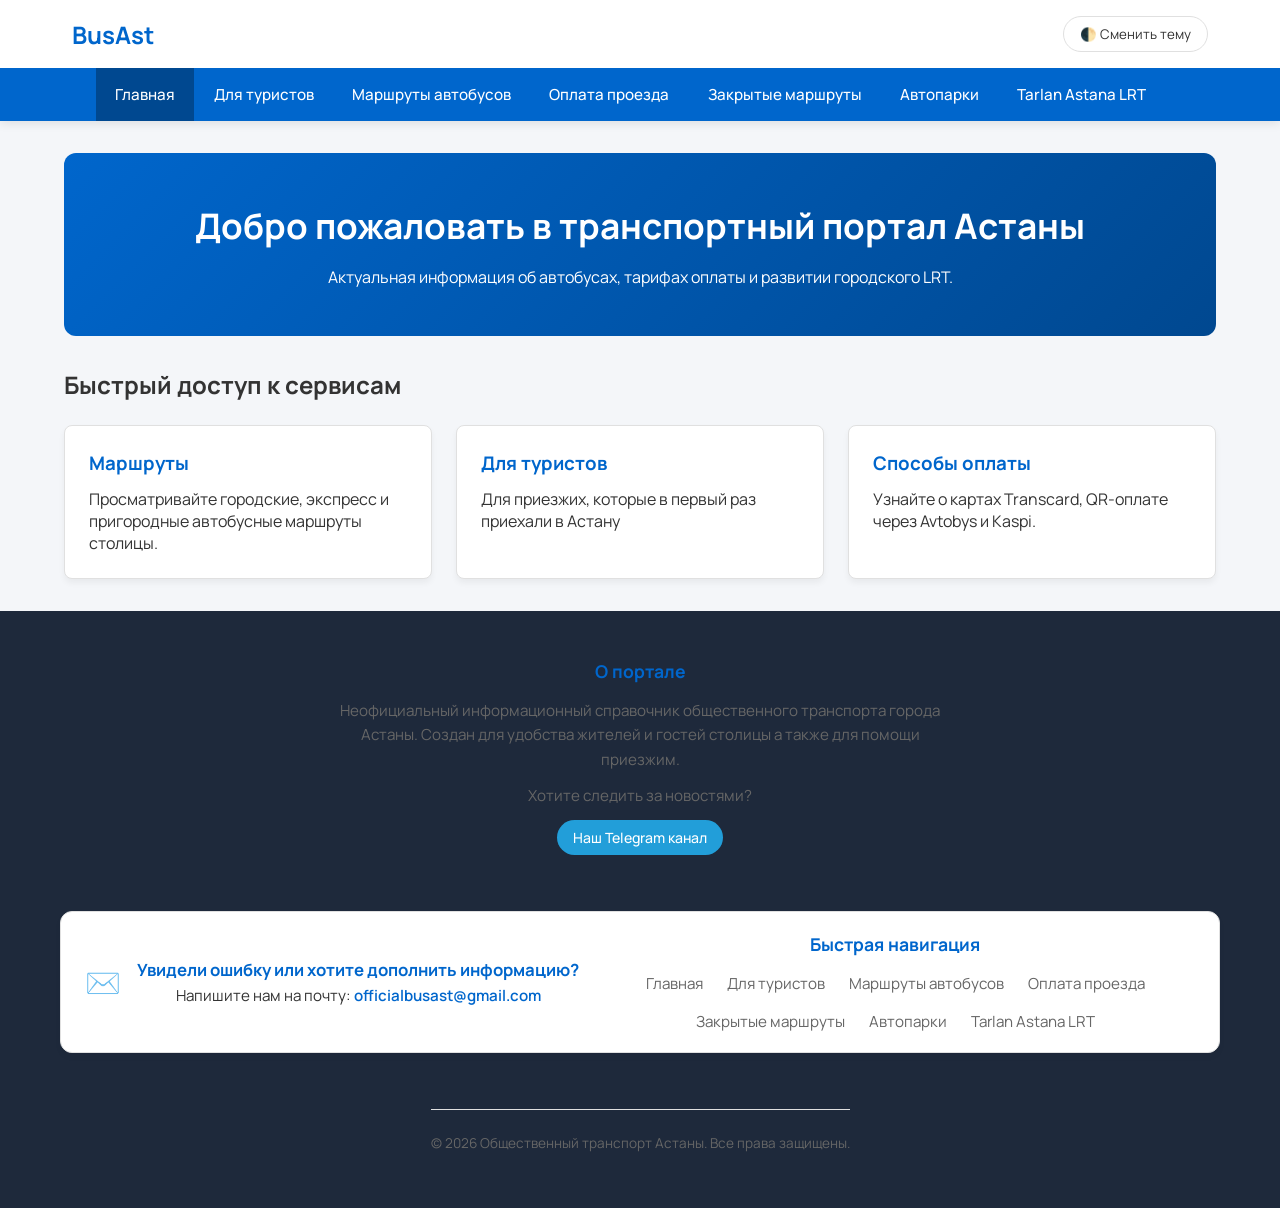
==== index.html @ 585b00a0 "Add files via upload" ====
<!DOCTYPE html>
<html lang="ru">
<head>
    
<!-- Google tag (gtag.js) -->
<script async src="https://www.googletagmanager.com/gtag/js?id=G-H6PNS1T2KX"></script>
<script>
  window.dataLayer = window.dataLayer || [];
  function gtag(){dataLayer.push(arguments);}
  gtag('js', new Date());

  gtag('config', 'G-H6PNS1T2KX');
</script>
    <meta charset="UTF-8">
    <meta name="viewport" content="width=device-width, initial-scale=1.0">
    <title>Автобусы Астаны - Главная</title>
    <meta name="description" content="Автобусы Астаны. Общественный транспорт Астаны" />
    <link rel="stylesheet" href="style.css">
    <link rel="icon" type="image/png" sizes="32x32" href="png/Gemini_Generated_Image_47ujsf47ujsf47uj.jpg">
    <link rel="icon" type ="image/png" sizes="16x16" href="png/Gemini_Generated_Image_47ujsf47ujsf47uj.jpg">
    <link rel="apple-touch-icon" sizes="180x180" href="png/Gemini_Generated_Image_47ujsf47ujsf47uj.jpg">
    <link rel="shortcut icon" href="png/Gemini_Generated_Image_47ujsf47ujsf47uj.jpg">
</head>
<body>
  <header>
    <div class="header-container">
      <a href="index.html" class="logo">BusAst</a>
      <button class="theme-toggle" onclick="toggleTheme()">🌓 Сменить тему</button>
    </div>
    <nav>
      <div class="nav-container">
        <a href="index.html" class="nav-link active">Главная</a>
        <a href="tourists.html" class="nav-link">Для туристов</a>
        <a href="routes.html" class="nav-link">Маршруты автобусов</a>
        <a href="payment.html" class="nav-link">Оплата проезда</a>
        <a href="closed.html" class="nav-link">Закрытые маршруты</a>
        <a href="parks.html" class="nav-link">Автопарки</a>
        <a href="lrt.html" class="nav-link">Tarlan Astana LRT</a>
      </div>
    </nav>
  </header>

  <main>
    <div class="hero">
      <h1>Добро пожаловать в транспортный портал Астаны</h1>
      <p>Актуальная информация об автобусах, тарифах оплаты и развитии городского LRT.</p>
    </div>

    <h2>Быстрый доступ к сервисам</h2>
    <div class="grid-cards">
      <div class="card">
        <h3>Маршруты </h3>
        <p>Просматривайте городские, экспресс и пригородные автобусные маршруты столицы.</p>
      </div>
      <div class="card">
        <h3>Для туристов</h3>
        <p>Для приезжих, которые в первый раз приехали в Астану</p>
      </div>
      <div class="card">
        <h3>Способы оплаты</h3>
        <p>Узнайте о картах Transcard, QR-оплате через Avtobys и Kaspi.</p>
      </div>
    </div>
  </main>

  <footer>
  <div class="footer-container">
    <div class="footer-section">
      <h4>О портале</h4>
      <p>Неофициальный информационный справочник общественного транспорта города Астаны. Создан для удобства жителей и гостей столицы а также для помощи приезжим.</p>
      
      
      <p style="margin-top: 0.75rem;">Хотите следить за новостями?</p>
      <a href="https://t.me/BusAstOfficial" target="_blank" class="telegram-link">
        Наш Telegram канал
      </a>
    </div>
    <div class="feedback-card">
  <div class="feedback-icon">✉️</div>
  <div class="feedback-content">
    <h4>Увидели ошибку или хотите дополнить информацию?</h4>
    <p>
      Напишите нам на почту: 
      <a href="mailto:officialbusast@gmail.com" class="email-link">officialbusast@gmail.com</a>
    </p>
  </div>

    <div class="footer-section">
      <h4>Быстрая навигация</h4>
      <ul class="footer-nav">
        <li><a href="index.html">Главная</a></li>
        <li><a href="tourists.html">Для туристов</a></li>
        <li><a href="routes.html">Маршруты автобусов</a></li>
        <li><a href="payment.html">Оплата проезда</a></li>
        <li><a href="closed.html">Закрытые маршруты</a></li>
        <li><a href="parks.html">Автопарки</a></li>
        <li><a href="lrt.html">Tarlan Astana LRT</a></li>
      </ul>
    </div>
  </div>
  <div class="footer-bottom">
    <p>&copy; 2026 Общественный транспорт Астаны. Все права защищены.</p>
  </div>
</footer>

  <script>
  
  function applySavedTheme() {
    const savedTheme = localStorage.getItem('theme') || 'light';
    document.documentElement.setAttribute('data-theme', savedTheme);
  }

 
  applySavedTheme();

  
  function toggleTheme() {
    const currentTheme = document.documentElement.getAttribute('data-theme');
    const newTheme = currentTheme === 'dark' ? 'light' : 'dark';
    
    document.documentElement.setAttribute('data-theme', newTheme);
    localStorage.setItem('theme', newTheme); 
  }
</script>
</body>
</html>
---- style.css ----
@import url('https://fonts.googleapis.com/css2?family=Manrope:wght@200..800&display=swap');

:root {
  --primary: #0066cc;
  --primary-dark: #004890;
  --bg-color: #f4f6f9;
  --card-bg: #ffffff;
  --text-color: #333333;
  --text-muted: #666666;
  --border-color: #e0e0e0;
  --footer-bg: #1e293b;
  --footer-text: #f8fafc;
}

[data-theme="dark"] {
  --primary: #3b82f6;
  --primary-dark: #1d4ed8;
  --bg-color: #0f172a;
  --card-bg: #1e293b;
  --text-color: #f8fafc;
  --text-muted: #94a3b8;
  --border-color: #334155;
  --footer-bg: #020617;
  --footer-text: #e2e8f0;
}


* {
    box-sizing: border-box;
    margin: 0;
    padding: 0;
    font-family: 'Manrope', 'Segoe UI', Tahoma, Geneva, Verdana, sans-serif;
    transition: background-color 0.3s, color 0.3s;
}


body {
  background-color: var(--bg-color);
  color: var(--text-color);
  display: flex;
  flex-direction: column;
  min-height: 100vh;
  font-family: 'Manrope', sans-serif;
  font-family: 'Roboto', sans-serif;
}


header {
  background-color: var(--card-bg);
  box-shadow: 0 2px 10px rgba(0,0,0,0.1);
  position: sticky;
  top: 0;
  z-index: 1000;
}

.header-container {
  max-width: 1200px;
  margin: 0 auto;
  padding: 1rem 2rem;
  display: flex;
  justify-content: space-between;
  align-items: center;
}

.logo {
  font-size: 1.5rem;
  font-weight: bold;
  color: var(--primary);
  text-decoration: none;
  display: flex;
  align-items: center;
  gap: 0.5rem;
}

.theme-toggle {
  background: none;
  border: 1px solid var(--border-color);
  padding: 0.5rem 1rem;
  border-radius: 20px;
  cursor: pointer;
  color: var(--text-color);
}

nav {
  background-color: var(--primary);
  overflow-x: auto;
}

.nav-container {
  max-width: 1200px;
  margin: 0 auto;
  display: flex;
  white-space: nowrap;
  padding-left: 3.5rem; 
}

.nav-link {
  color: white;
  text-decoration: none;
  padding: 1rem 1.2rem;
  display: inline-block;
  font-weight: 500;
  font-size: 0.95rem;
}

.nav-link:hover, .nav-link.active {
  background-color: var(--primary-dark);
}


main {
  max-width: 1200px;
  margin: 2rem auto;
  padding: 0 1.5rem;
  flex: 1;
  width: 100%;
}

.hero {
  background: linear-gradient(135deg, var(--primary), var(--primary-dark));
  color: white;
  padding: 3rem 2rem;
  border-radius: 12px;
  margin-bottom: 2rem;
  text-align: center;
}

.hero h1 {
  font-size: 2.2rem;
  margin-bottom: 1rem;
}

.grid-cards {
  display: grid;
  grid-template-columns: repeat(auto-fit, minmax(280px, 1fr));
  gap: 1.5rem;
  margin-top: 1.5rem;
}

.card {
  background-color: var(--card-bg);
  padding: 1.5rem;
  border-radius: 8px;
  border: 1px solid var(--border-color);
  box-shadow: 0 4px 6px rgba(0,0,0,0.05);
}

.card h3 {
  color: var(--primary);
  margin-bottom: 0.75rem;
}


table {
  width: 100%;
  border-collapse: collapse;
  margin-top: 1rem;
  background-color: var(--card-bg);
  border-radius: 8px;
  overflow: hidden;
}

th, td {
  padding: 0.85rem 1rem;
  text-align: left;
  border-bottom: 1px solid var(--border-color);
}

th {
  background-color: var(--primary);
  color: white;
}


footer {
  background-color: var(--footer-bg);
  color: var(--footer-text);
  padding: 3rem 1.5rem 1.5rem 1.5rem;
  margin-top: auto;
}

.footer-container {
  max-width: 1200px;
  margin: 0 auto;
  display: grid;
  grid-template-columns: repeat(auto-fit, minmax(250px, 1fr));
  gap: 2rem;
  margin-bottom: 2rem;
}

.footer-section h4 {
  font-size: 1.1rem;
  margin-bottom: 1rem;
  color: var(--primary);
}

.footer-section p {
  color: var(--text-muted);
  line-height: 1.6;
  font-size: 0.95rem;
}

.footer-nav {
  list-style: none;
}

.footer-nav li {
  margin-bottom: 0.5rem;
}

.footer-nav a {
  color: var(--text-muted);
  text-decoration: none;
  font-size: 0.95rem;
}

.footer-nav a:hover {
  color: var(--primary);
  text-decoration: underline;
}

.footer-bottom {
  max-width: 1200px;
  margin: 0 auto;
  padding-top: 1.5rem;
  border-top: 1px solid var(--border-color);
  text-align: center;
  color: var(--text-muted);
  font-size: 0.85rem;
}

.search-box {
      margin: 1.5rem 0;
      width: 100%;
      max-width: 400px;
    }

    .search-box input {
      width: 100%;
      padding: 0.75rem 1rem;
      border: 1px solid var(--border-color);
      border-radius: 8px;
      background-color: var(--card-bg);
      color: var(--text-color);
      font-size: 0.95rem;
      outline: none;
    }

    .search-box input:focus {
      border-color: var(--primary);
    }

    
footer {
  background-color: var(--footer-bg);
  color: var(--footer-text);
  padding: 3rem 1.5rem 1.5rem 1.5rem;
  margin-top: auto;
  text-align: center; /
}

.footer-container {
  max-width: 1200px;
  margin: 0 auto;
  display: flex;
  flex-direction: column;
  align-items: center; 
  gap: 2rem;
  margin-bottom: 2rem;
}

.footer-section {
  max-width: 600px; 
  width: 100%;
}

.footer-section h4 {
  font-size: 1.1rem;
  margin-bottom: 1rem;
  color: var(--primary);
}

.footer-section p {
  color: var(--text-muted);
  line-height: 1.6;
  font-size: 0.95rem;
  margin: 0 auto;
}

.footer-nav {
  list-style: none;
  padding: 0;
  display: flex;
  flex-wrap: wrap;
  justify-content: center; 
  gap: 1rem 1.5rem;
}

.footer-nav li {
  margin-bottom: 0;
}

.footer-nav a {
  color: var(--text-muted);
  text-decoration: none;
  font-size: 0.95rem;
  transition: color 0.2s;
}

.footer-nav a:hover {
  color: var(--primary);
  text-decoration: underline;
}

.footer-bottom {
  max-width: 1200px;
  margin: 0 auto;
  padding-top: 1.5rem;
  border-top: 1px solid var(--border-color);
  text-align: center;
  color: var(--text-muted);
  font-size: 0.85rem;
}

    .park-section {
      margin-bottom: 2.5rem;
    }

    .park-section h3 {
      color: var(--primary);
      margin-bottom: 1rem;
      padding-bottom: 0.5rem;
      border-bottom: 2px solid var(--primary);
      display: flex;
      align-items: center;
      gap: 0.5rem;
    }

    .badge {
      font-size: 0.8rem;
      padding: 0.2rem 0.6rem;
      border-radius: 12px;
      font-weight: normal;
      color: white;
    }

    .badge-active { background-color: #059669; }
    .badge-private { background-color: #0284c7; }
    .badge-closed { background-color: #dc2626; }

    .card-info {
      margin-top: 0.75rem;
      font-size: 0.9rem;
      color: var(--text-muted);
      line-height: 1.5;
    }

    .card-info strong {
      color: var(--text-color);
    }

   
.no-transition {
  transition: none !important;
}

.penalty-warning {
      background-color: rgba(220, 38, 38, 0.1);
      border: 2px solid #dc2626;
      border-radius: 12px;
      padding: 1.25rem 1.5rem;
      margin: 1.5rem 0 2rem 0;
      color: #dc2626;
      display: flex;
      align-items: center;
      gap: 1rem;
    }

    [data-theme="dark"] .penalty-warning {
      background-color: rgba(239, 68, 68, 0.15);
      border-color: #ef4444;
      color: #fca5a5;
    }

    .penalty-warning .icon {
      font-size: 2rem;
      flex-shrink: 0;
    }

    .penalty-warning h3 {
      font-size: 1.1rem;
      margin-bottom: 0.25rem;
      color: inherit;
    }

    .penalty-warning p {
      font-size: 0.95rem;
      line-height: 1.4;
      margin: 0;
    }

    .payment-section-title {
      margin-top: 2rem;
      margin-bottom: 1rem;
      color: var(--primary);
      border-bottom: 2px solid var(--primary);
      padding-bottom: 0.5rem;
    }
    .hub-card {
      background-color: var(--card-bg);
      border: 1px solid var(--border-color);
      border-radius: 12px;
      overflow: hidden;
      margin-bottom: 2.5rem;
      box-shadow: 0 4px 6px rgba(0,0,0,0.05);
    }

    .hub-img-container {
  width: 100%;
  height: auto; 
  background-color: transparent; 
  display: block; 
  overflow: hidden;
}

.hub-img-container img {
  width: 100%; 
  height: auto; 
  display: block; 
  object-fit: cover; 
}

    
.hub-card {
  background-color: var(--card-bg);
  border: 1px solid var(--border-color);
  border-radius: 12px;
  overflow: hidden;
  margin-bottom: 2.5rem;
  box-shadow: 0 4px 6px rgba(0, 0, 0, 0.05);
}

.hub-img-container {
  width: 100%;
  height: auto;
  background-color: transparent;
  display: block;
  overflow: hidden;
}

.hub-img-container img {
  width: 100%;
  height: auto;
  display: block;
  object-fit: cover;
}

.hub-content {
  padding: 1.5rem;
}

.hub-title {
  color: var(--primary);
  font-size: 1.4rem;
  margin-bottom: 0.5rem;
}

.hub-desc {
  color: var(--text-muted);
  font-size: 0.95rem;
  margin-bottom: 1.5rem;
  line-height: 1.5;
}


.stop-heading {
  color: var(--primary);
  font-size: 1.1rem;
  margin-top: 1.75rem;
  margin-bottom: 0.5rem;
  display: flex;
  align-items: center;
  gap: 0.5rem;
  padding-bottom: 0.3rem;
  border-bottom: 2px solid var(--primary);
}


.route-table-custom {
  width: 100%;
  border-collapse: collapse;
  margin-top: 0.75rem;
  margin-bottom: 1.5rem;
  border: 1px solid var(--border-color);
  border-radius: 8px;
  overflow: hidden;
  background-color: var(--card-bg);
}

.route-table-custom th {
  background-color: #0056b3;
  color: white;
  padding: 0.85rem 1rem;
  font-size: 0.95rem;
  text-align: center;
}

.route-table-custom td {
  padding: 0.85rem 1rem;
  border-bottom: 1px solid var(--border-color);
  font-size: 0.9rem;
  vertical-align: middle;
}

.route-table-custom tr:last-child td {
  border-bottom: none;
}

.route-num {
  text-align: center;
  font-weight: bold;
  font-size: 0.95rem;
  width: 15%;
  white-space: nowrap;
}

.route-stops {
  line-height: 1.5;
  color: var(--text-color);
}

.route-interval {
  text-align: center;
  color: var(--text-muted);
  width: 15%;
  white-space: nowrap;
}


.badge-express-custom {
  display: inline-block;
  background-color: #ea580c;
  color: white;
  font-size: 0.65rem;
  font-weight: bold;
  padding: 0.15rem 0.45rem;
  border-radius: 4px;
  margin-top: 0.2rem;
  text-transform: uppercase;
}

.badge-lrt-custom {
  color: #0088cc;
  font-weight: bold;
  display: flex;
  align-items: center;
  justify-content: center;
  gap: 0.3rem;
}

    
    .route-table-custom {
      width: 100%;
      border-collapse: collapse;
      margin-top: 1rem;
      margin-bottom: 1.5rem;
      border: 1px solid var(--border-color);
      border-radius: 8px;
      overflow: hidden;
    }

    .route-table-custom th {
      background-color: #0056b3;
      color: white;
      padding: 0.85rem 1rem;
      font-size: 0.95rem;
      text-align: center;
    }

    .route-table-custom th:nth-child(2) {
      text-align: center;
    }

    .route-table-custom td {
      padding: 1rem;
      border-bottom: 1px solid var(--border-color);
      font-size: 0.9rem;
      vertical-align: middle;
      background-color: var(--card-bg);
    }

    .route-table-custom tr:last-child td {
      border-bottom: none;
    }

    .route-num {
      text-align: center;
      font-weight: bold;
      font-size: 1rem;
      width: 18%;
    }

    .route-stops {
      line-height: 1.6;
      color: var(--text-color);
    }

    .route-interval {
      text-align: center;
      color: var(--text-muted);
      width: 18%;
      white-space: nowrap;
    }

    
    .badge-express-custom {
      display: inline-block;
      background-color: #ff6b00;
      color: white;
      font-size: 0.7rem;
      font-weight: bold;
      padding: 0.15rem 0.5rem;
      border-radius: 4px;
      margin-top: 0.25rem;
      text-transform: uppercase;
    }

    .badge-lrt-custom {
      color: #0088cc;
      font-weight: bold;
      display: flex;
      align-items: center;
      justify-content: center;
      gap: 0.3rem;
    }

    .stop-heading {
      color: var(--primary);
      font-size: 1.1rem;
      margin-top: 1.5rem;
      margin-bottom: 0.5rem;
      display: flex;
      align-items: center;
      gap: 0.5rem;
      padding-bottom: 0.3rem;
      border-bottom: 1px solid var(--border-color);
    }

    .card-img {
  width: 100%;
  height: 180px; 
  object-fit: cover; 
  border-radius: 8px; 
  margin-bottom: 1rem; 
  display: block;
}


.pass-info-card {
  background-color: var(--card-bg);
  border: 1px solid var(--border-color);
  border-radius: 12px;
  padding: 1.5rem;
  margin-top: 2rem;
  margin-bottom: 1.5rem;
  box-shadow: 0 4px 6px rgba(0, 0, 0, 0.05);
}

.pass-info-card h3 {
  color: var(--text-color);
  font-size: 1.2rem;
  margin-bottom: 0.75rem;
}

.pass-info-card p {
  color: var(--text-color);
  line-height: 1.6;
  margin: 0;
  font-size: 0.98rem;
}

.routes-container {
      margin-top: 1.5rem;
    }

    .routes-section-title {
      font-size: 1.5rem;
      font-weight: bold;
      margin-top: 2rem;
      margin-bottom: 0.75rem;
      display: flex;
      align-items: center;
      gap: 0.5rem;
    }

    .title-city { color: #0056b3; }
    .title-suburban { color: #059669; }
    .title-express { color: #ea580c; }

    
    .routes-table {
      width: 100%;
      border-collapse: collapse;
      margin-bottom: 2rem;
      border: 1px solid var(--border-color);
      border-radius: 8px;
      overflow: hidden;
      background-color: var(--card-bg);
      box-shadow: 0 2px 8px rgba(0,0,0,0.04);
    }

    .routes-table th {
      color: white;
      padding: 0.85rem 1rem;
      font-size: 0.95rem;
      font-weight: 600;
    }

    .header-city th { background-color: #0056b3; }
    .header-suburban th { background-color: #059669; }
    .header-express th { background-color: #ea580c; }

    .routes-table td {
      padding: 0.8rem 1rem;
      border-bottom: 1px solid var(--border-color);
      font-size: 0.92rem;
    }

    .routes-table tr:last-child td {
      border-bottom: none;
    }

    .num-col {
      text-align: center;
      font-weight: bold;
      width: 18%;
      white-space: nowrap;
      vertical-align: middle;
    }

    .route-col {
      text-align: center;
      color: var(--text-color);
      line-height: 1.4;
    }

    
    .express-tag {
      display: inline-block;
      background-color: #ea580c;
      color: white;
      font-size: 0.65rem;
      font-weight: bold;
      padding: 0.15rem 0.4rem;
      border-radius: 4px;
      margin-top: 0.2rem;
      text-transform: uppercase;
      letter-spacing: 0.5px;
    }

    
    .search-container {
      margin-bottom: 1.5rem;
    }

    .search-input {
      width: 100%;
      max-width: 450px;
      padding: 0.75rem 1rem;
      border: 1px solid var(--border-color);
      border-radius: 8px;
      background-color: var(--card-bg);
      color: var(--text-color);
      font-size: 0.95rem;
      outline: none;
    }

    .search-input:focus {
      border-color: #0056b3;
    }

    
.route-info-box {
  background-color: var(--card-bg);
  padding: 1rem 1.25rem;
  border-radius: 0 8px 8px 0;
  margin-bottom: 1rem;
  border: 1px solid var(--border-color);
  box-shadow: 0 2px 4px rgba(0, 0, 0, 0.02);
}

.route-info-box p {
  margin: 0;
  font-size: 0.95rem;
  color: var(--text-color);
  line-height: 1.5;
}


.lrt-hero {
  background: linear-gradient(135deg, #0056b3, #0284c7);
  color: white;
  padding: 2.5rem 2rem;
  border-radius: 12px;
  margin-bottom: 2rem;
  box-shadow: 0 4px 12px rgba(0, 86, 179, 0.15);
}

.lrt-hero h1 {
  font-size: 2.2rem;
  margin-bottom: 0.75rem;
}

.lrt-hero p {
  font-size: 1.05rem;
  line-height: 1.6;
  opacity: 0.95;
}

.stats-grid {
  display: grid;
  grid-template-columns: repeat(auto-fit, minmax(220px, 1fr));
  gap: 1.25rem;
  margin-bottom: 2.5rem;
}

.stat-card {
  background-color: var(--card-bg);
  border: 1px solid var(--border-color);
  border-radius: 12px;
  padding: 1.5rem;
  text-align: center;
  box-shadow: 0 4px 6px rgba(0,0,0,0.04);
}

.stat-number {
  font-size: 2rem;
  font-weight: bold;
  color: var(--primary);
  margin-bottom: 0.4rem;
}

.stat-label {
  font-size: 0.9rem;
  color: var(--text-muted);
  line-height: 1.4;
}

.info-card {
  background-color: var(--card-bg);
  border: 1px solid var(--border-color);
  border-radius: 12px;
  padding: 1.75rem;
  margin-bottom: 2.5rem;
  box-shadow: 0 4px 6px rgba(0,0,0,0.04);
}

.info-card h3 {
  color: var(--primary);
  font-size: 1.3rem;
  margin-bottom: 1rem;
  display: flex;
  align-items: center;
  gap: 0.5rem;
}

.info-card p {
  color: var(--text-color);
  line-height: 1.6;
  font-size: 0.98rem;
}


.stations-table {
  width: 100%;
  border-collapse: collapse;
  margin-top: 1rem;
  border: 1px solid var(--border-color);
  border-radius: 8px;
  overflow: hidden;
  background-color: var(--card-bg);
}

.stations-table th {
  background-color: #0056b3;
  color: white;
  padding: 0.85rem 1rem;
  font-size: 0.95rem;
  text-align: left;
}

.stations-table td {
  padding: 0.85rem 1rem;
  border-bottom: 1px solid var(--border-color);
  font-size: 0.92rem;
}

.stations-table tr:last-child td {
  border-bottom: none;
}

.station-num {
  font-weight: bold;
  color: var(--primary);
  width: 8%;
  text-align: center;
}

.station-name {
  font-weight: 600;
  width: 30%;
  color: var(--text-color);
}

.station-desc {
  color: var(--text-muted);
  line-height: 1.4;
}

.stations-table tbody tr:nth-child(even) {
  background-color: rgba(0, 0, 0, 0.02);
}

[data-theme="dark"] .stations-table tbody tr:nth-child(even) {
  background-color: rgba(255, 255, 255, 0.02);
}
.route-info-suburban {
  border-left: 4px solid #059669;
}


.fun-tip-card {
  background: linear-gradient(135deg, rgba(234, 88, 12, 0.08), rgba(2, 132, 199, 0.08));
  border: 2px dashed var(--primary);
  border-radius: 12px;
  padding: 1.25rem 1.5rem;
  margin: 2rem 0;
  display: flex;
  align-items: center;
  gap: 1.25rem;
}

.fun-tip-icon {
  font-size: 2.2rem;
  flex-shrink: 0;
}

.fun-tip-card h4 {
  color: var(--primary);
  font-size: 1.1rem;
  margin-bottom: 0.35rem;
}

.fun-tip-card p {
  color: var(--text-color);
  font-size: 0.95rem;
  line-height: 1.5;
  margin: 0;
} 

.lines-container {
  display: flex;
  flex-direction: column;
  gap: 1.25rem;
}

.line-card {
  background-color: var(--bg-color);
  border: 1px solid var(--border-color);
  border-radius: 10px;
  padding: 1.25rem;
}

.line-card-main {
  border-left: 5px solid #0056b3;
}

.line-header {
  display: flex;
  align-items: center;
  gap: 0.75rem;
  flex-wrap: wrap;
  margin-bottom: 0.75rem;
}

.line-badge {
  display: inline-block;
  color: white;
  font-weight: bold;
  font-size: 0.85rem;
  padding: 0.25rem 0.65rem;
  border-radius: 6px;
}

.line-1 { background-color: #0056b3; }
.line-2 { background-color: #059669; }
.line-3 { background-color: #ea580c; }
.line-4 { background-color: #7c3aed; }

.line-status {
  font-size: 0.9rem;
  color: var(--text-muted);
  font-weight: 500;
}


.lrt-stations-column {
  list-style: none;
  padding: 0;
  margin: 0.75rem 0 0 0;
  display: flex;
  flex-direction: column;
  gap: 0.5rem;
}

.lrt-stations-column li {
  display: flex;
  align-items: center;
  gap: 0.75rem;
  font-size: 0.92rem;
  color: var(--text-color);
  padding: 0.35rem 0.5rem;
  border-bottom: 1px dashed var(--border-color);
}

.lrt-stations-column li:last-child {
  border-bottom: none;
}


.station-code {
  background-color: var(--primary);
  color: white;
  font-weight: bold;
  font-size: 0.8rem;
  padding: 0.15rem 0.5rem;
  border-radius: 4px;
  min-width: 42px;
  text-align: center;
}

.telegram-link {
  display: inline-flex;
  align-items: center;
  gap: 0.5rem;
  margin-top: 0.75rem;
  padding: 0.5rem 1rem;
  background-color: #229ed9;
  color: white !important;
  text-decoration: none !important;
  border-radius: 20px;
  font-size: 0.88rem;
  font-weight: 500;
  transition: background-color 0.2s, transform 0.2s;
}

table td:first-child {
  white-space: nowrap; 
  width: 15%;          
}

@media (max-width: 768px) {
  
  .route-table-custom,
  .routes-table,
  .stations-table {
    display: block;
    width: 100%;
    overflow-x: auto;
    -webkit-overflow-scrolling: touch;
  }

  /* --- Стили для оплаты в LRT --- */
.lrt-payment-tariff {
  background-color: var(--bg-color);
  border: 1px solid var(--border-color);
  border-radius: 10px;
  padding: 1.25rem;
  display: flex;
  align-items: center;
  gap: 1.25rem;
  margin-top: 0.75rem;
}

.tariff-price {
  font-size: 2.2rem;
  font-weight: bold;
  color: var(--primary);
  white-space: nowrap;
}

.tariff-desc {
  font-size: 0.95rem;
  color: var(--text-color);
  line-height: 1.5;
}

.lrt-payment-grid {
  display: grid;
  grid-template-columns: repeat(auto-fit, minmax(250px, 1fr));
  gap: 1.25rem;
  margin-top: 1rem;
}

.lrt-pay-card {
  background-color: var(--bg-color);
  border: 1px solid var(--border-color);
  border-radius: 10px;
  padding: 1.25rem;
}

.lrt-pay-card .pay-icon {
  font-size: 1.8rem;
  margin-bottom: 0.5rem;
}

.lrt-pay-card h5 {
  color: var(--primary);
  font-size: 1.05rem;
  margin-bottom: 0.6rem;
}

.lrt-pay-card p {
  font-size: 0.9rem;
  color: var(--text-color);
  line-height: 1.5;
  margin: 0;
}

.bank-pay-steps {
  padding-left: 1.2rem;
  margin: 0;
  font-size: 0.88rem;
  color: var(--text-color);
}

.bank-pay-steps li {
  margin-bottom: 0.4rem;
  line-height: 1.4;
}

.bank-pay-steps li:last-child {
  margin-bottom: 0;
}
  
  .route-table-custom th,
  .route-table-custom td,
  .routes-table th,
  .routes-table td {
    padding: 0.6rem 0.5rem;
    font-size: 0.82rem;
  }

  .route-num {
    width: 22% !important;
    min-width: 60px;
  }

  .route-interval {
    width: 22% !important;
    min-width: 70px;
  }

  .route-stops {
    min-width: 180px;
  }
}

.title-shuttle { 
  color: #7c3aed; 
}

.header-shuttle th { 
  background-color: #7c3aed; 
}

.shuttle-tag {
  display: inline-block;
  background-color: #7c3aed;
  color: white;
  font-size: 0.65rem;
  font-weight: bold;
  padding: 0.15rem 0.4rem;
  border-radius: 4px;
  margin-top: 0.2rem;
  text-transform: uppercase;
  letter-spacing: 0.5px;
}

.route-info-shuttle {
  border-left: 4px solid #7c3aed;
}

.feedback-card {
  background-color: var(--card-bg);
  border: 1px solid var(--border-color);
  border-radius: 12px;
  padding: 1.25rem 1.5rem;
  margin: 1.5rem 0;
  display: flex;
  align-items: center;
  gap: 1rem;
  box-shadow: 0 4px 6px rgba(0, 0, 0, 0.04);
}

.feedback-icon {
  font-size: 1.8rem;
  flex-shrink: 0;
}

.feedback-content h4 {
  color: var(--primary);
  font-size: 1.05rem;
  margin-bottom: 0.25rem;
}

.feedback-content p {
  color: var(--text-color);
  font-size: 0.95rem;
  margin: 0;
  line-height: 1.4;
}

.email-link {
  color: var(--primary);
  font-weight: 600;
  text-decoration: none;
  transition: color 0.2s;
}

.email-link:hover {
  text-decoration: underline;
  color: var(--primary-dark);
}

.telegram-link:hover {
  background-color: #1a82b4;
  transform: translateY(-2px);
}
.route-info-express {
  border-left: 4px solid #ea580c;
}
    .badge-city { background-color: #0284c7; }
    .badge-suburban { background-color: #059669; }
    .badge-express { background-color: #d97706; }
    
.title-minibus { 
  color: #0284c7; 
}

.header-minibus th { 
  background-color: #0284c7; 
}

.minibus-tag {
  display: inline-block;
  background-color: #0284c7;
  color: white;
  font-size: 0.65rem;
  font-weight: bold;
  padding: 0.15rem 0.4rem;
  border-radius: 4px;
  margin-top: 0.2rem;
  text-transform: uppercase;
  letter-spacing: 0.5px;
}

.route-info-minibus {
  border-left: 4px solid #0284c7;
}
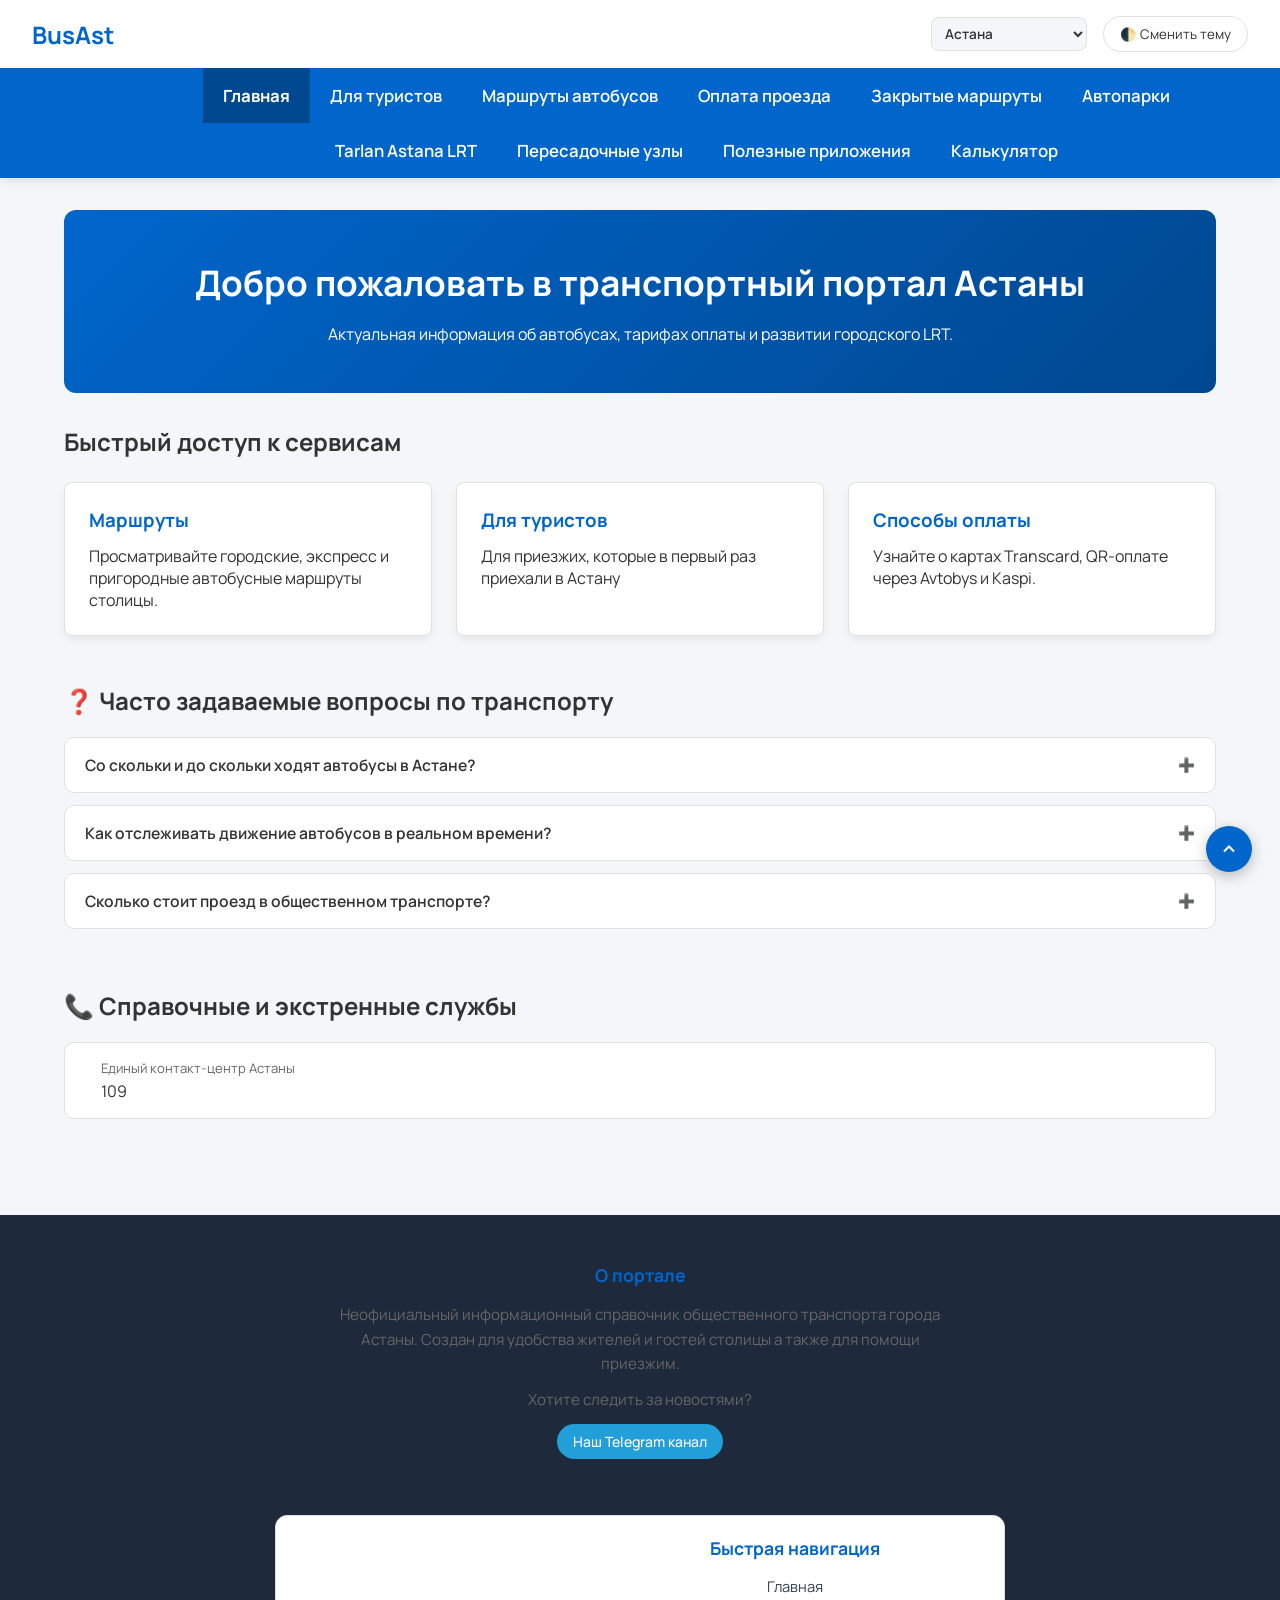
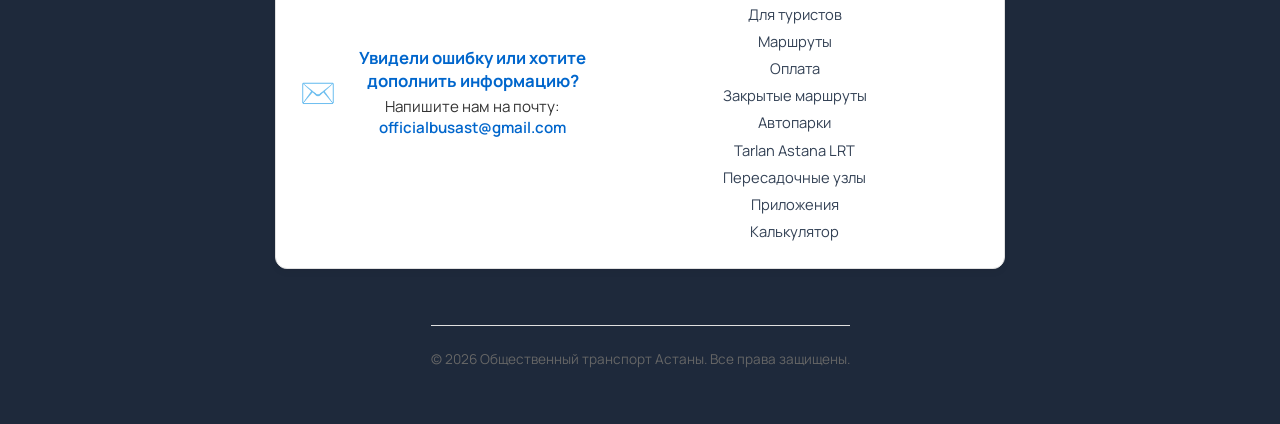
==== commit e677c580: "Add files via upload" ====
--- a/index.html
+++ b/index.html
@@ -11,9 +11,37 @@
 
   gtag('config', 'G-H6PNS1T2KX');
 </script>
+
+<link rel="manifest" href="manifest.json">
+<meta name="theme-color" content="#0284c7">
+<meta name="mobile-web-app-capable" content="yes">
+<meta name="apple-mobile-web-app-status-bar-style" content="black-translucent">
+<meta name="apple-mobile-web-app-title" content="BusAst">
+
+<script>
+  if ('serviceWorker' in navigator) {
+    window.addEventListener('load', () => {
+      navigator.serviceWorker.register('./sw.js')
+        .then(reg => console.log('PWA Service Worker зарегистрирован успешно'))
+        .catch(err => console.log('Ошибка регистрации PWA:', err));
+    });
+  }
+</script>
     <meta charset="UTF-8">
     <meta name="viewport" content="width=device-width, initial-scale=1.0">
-    <title>Автобусы Астаны - Главная</title>
+    <title>Автобусы Астаны</title>
+    <meta property="og:title" content="Автобусы Астаны">
+    <meta property="og:site_name" content="Автобусы Астаны">
+    <script type="application/ld+json">
+{
+  "@context": "https://schema.org",
+  "@type": "WebSite",
+  "name": "Автобусы Астаны",
+  "alternateName": ["BusAst", "busast.kz"],
+  "url": "https://busast.kz/"
+}
+</script>
+<link rel="canonical" href="https://busast.kz/">
     <meta name="description" content="Автобусы Астаны. Общественный транспорт Астаны" />
     <link rel="stylesheet" href="style.css">
     <link rel="icon" type="image/png" sizes="32x32" href="png/Gemini_Generated_Image_47ujsf47ujsf47uj.jpg">
@@ -21,22 +49,33 @@
     <link rel="apple-touch-icon" sizes="180x180" href="png/Gemini_Generated_Image_47ujsf47ujsf47uj.jpg">
     <link rel="shortcut icon" href="png/Gemini_Generated_Image_47ujsf47ujsf47uj.jpg">
 </head>
-<body>
+<body id="top">
   <header>
     <div class="header-container">
       <a href="index.html" class="logo">BusAst</a>
+      <div class="header-controls">
+      <select class="city-select" id="citySelect">
+        <option value="astana" selected>Астана</option>
+        <option value="almaty">Алматы (скоро)</option>
+        <option value="shymkent">Шымкент (скоро)</option>
+      </select>
+    </div>
       <button class="theme-toggle" onclick="toggleTheme()">🌓 Сменить тему</button>
     </div>
-    <nav>
+    
+  <nav>
       <div class="nav-container">
-        <a href="index.html" class="nav-link active">Главная</a>
-        <a href="tourists.html" class="nav-link">Для туристов</a>
-        <a href="routes.html" class="nav-link">Маршруты автобусов</a>
-        <a href="payment.html" class="nav-link">Оплата проезда</a>
-        <a href="closed.html" class="nav-link">Закрытые маршруты</a>
-        <a href="parks.html" class="nav-link">Автопарки</a>
-        <a href="lrt.html" class="nav-link">Tarlan Astana LRT</a>
-      </div>
+        <div class="nav-link active" data-href="index.html">Главная</div>
+        <div class="nav-link" data-href="tourists.html">Для туристов</div>
+        <div class="nav-link" data-href="routes.html">Маршруты автобусов</div>
+        <div class="nav-link" data-href="payment.html">Оплата проезда</div>
+        <div class="nav-link" data-href="closed.html">Закрытые маршруты</div>
+        <div class="nav-link" data-href="parks.html">Автопарки</div>
+        <div class="nav-link" data-href="lrt.html">Tarlan Astana LRT</div>
+        <div class="nav-link" data-href="hubs.html">Пересадочные узлы</div>
+        <div class="nav-link" data-href="apps.html">Полезные приложения</div>
+        <div class="nav-link" data-href="calc.html">Калькулятор</div>
+        </div>
     </nav>
   </header>
 
@@ -61,14 +100,54 @@
         <p>Узнайте о картах Transcard, QR-оплате через Avtobys и Kaspi.</p>
       </div>
     </div>
+
+<section class="faq-section">
+  <h2 class="section-title">❓ Часто задаваемые вопросы по транспорту</h2>
+  <div class="faq-accordion">
+
+    <details class="faq-item">
+      <summary>Со скольки и до скольки ходят автобусы в Астане?</summary>
+      <div class="faq-answer">
+        Большинство городских маршрутов работают ежедневно с <strong>06:00 до 23:00</strong>. Интервалы движения в час пик составляют 5–10 минут, в вечернее время — до 15–20 минут.
+      </div>
+    </details>
+
+    <details class="faq-item">
+      <summary>Как отслеживать движение автобусов в реальном времени?</summary>
+      <div class="faq-answer">
+        Отслеживать движение транспорта в прямом эфире можно через мобильные приложения <strong>2GIS</strong> и <strong>Avtobys</strong>, где отображаются текущие геопозиции автобусов.
+      </div>
+    </details>
+
+    <details class="faq-item">
+      <summary>Сколько стоит проезд в общественном транспорте?</summary>
+      <div class="faq-answer">
+        Стоимость разового проезда по безналичному расчету (QR, карта Transcard, SMS, Bluetooth) составляет <strong>110 ₸</strong> на городских маршрутах. Проезд для детей до 18 лет — бесплатный при наличии валидации.
+      </div>
+    </details>
+
+<section class="quick-contacts-section">
+  <h2 class="section-title">📞 Справочные и экстренные службы</h2>
+  
+  <div class="quick-contacts-grid">
+    <div class="qc-card">
+      <span class="qc-icon"></span>
+      <div class="qc-info">
+        <span class="qc-label">Единый контакт-центр Астаны</span>
+        <span class="phone" data-href="tel:109">109</span>
+      </div>
+    </div>
+    </div>
+  </div>
+</section>
+  </div>
+</section>
   </main>
-
   <footer>
   <div class="footer-container">
     <div class="footer-section">
       <h4>О портале</h4>
       <p>Неофициальный информационный справочник общественного транспорта города Астаны. Создан для удобства жителей и гостей столицы а также для помощи приезжим.</p>
-      
       
       <p style="margin-top: 0.75rem;">Хотите следить за новостями?</p>
       <a href="https://t.me/BusAstOfficial" target="_blank" class="telegram-link">
@@ -88,13 +167,18 @@
     <div class="footer-section">
       <h4>Быстрая навигация</h4>
       <ul class="footer-nav">
-        <li><a href="index.html">Главная</a></li>
-        <li><a href="tourists.html">Для туристов</a></li>
-        <li><a href="routes.html">Маршруты автобусов</a></li>
-        <li><a href="payment.html">Оплата проезда</a></li>
-        <li><a href="closed.html">Закрытые маршруты</a></li>
-        <li><a href="parks.html">Автопарки</a></li>
-        <li><a href="lrt.html">Tarlan Astana LRT</a></li>
+        <div class="footer-links">
+        <div class="footer-link" data-href="index.html">Главная</div>
+        <div class="footer-link" data-href="tourists.html">Для туристов</div>
+        <div class="footer-link" data-href="routes.html">Маршруты</div>
+        <div class="footer-link" data-href="payment.html">Оплата</div>
+        <div class="footer-link" data-href="closed.html">Закрытые маршруты</div>
+        <div class="footer-link" data-href="parks.html">Автопарки</div>
+        <div class="footer-link" data-href="lrt.html">Tarlan Astana LRT</div>
+        <div class="footer-link" data-href="hubs.html">Пересадочные узлы</div>
+        <div class="footer-link" data-href="apps.html">Приложения</div>
+        <div class="footer-link" data-href="calc.html">Калькулятор</div>
+</div>
       </ul>
     </div>
   </div>
@@ -122,5 +206,39 @@
     localStorage.setItem('theme', newTheme); 
   }
 </script>
+<div class="back-to-top" data-scroll-top title="Наверх">
+  <svg width="20" height="20" viewBox="0 0 24 24" fill="none" stroke="currentColor" stroke-width="2.5"><path d="M18 15l-6-6-6 6"/></svg>
+</div>
+<script>
+  document.addEventListener('click', function(e) {
+   
+    const scrollTopBtn = e.target.closest('[data-scroll-top]');
+    if (scrollTopBtn) {
+      window.scrollTo({ top: 0, behavior: 'smooth' });
+      return;
+    }
+
+   
+    const target = e.target.closest('[data-href]');
+    if (target) {
+      const url = target.getAttribute('data-href');
+      const isExternal = target.getAttribute('data-target') === '_blank';
+
+      
+      if (e.ctrlKey || e.metaKey || e.button === 1) {
+        window.open(url, '_blank');
+        return;
+      }
+
+   
+      if (isExternal) {
+        window.open(url, '_blank', 'noopener,noreferrer');
+      } else {
+     
+        window.location.href = url;
+      }
+    }
+  });
+</script>
 </body>
 </html>
--- a/style.css
+++ b/style.css
@@ -85,29 +85,47 @@
 nav {
   background-color: var(--primary);
   overflow-x: auto;
+  -ms-overflow-style: none;
+  scrollbar-width: none;
+  width: 100%;
+}
+
+nav::-webkit-scrollbar {
+  display: none;
 }
 
 .nav-container {
-  max-width: 1200px;
-  margin: 0 auto;
-  display: flex;
-  white-space: nowrap;
-  padding-left: 3.5rem; 
+  width: 100%;
+  max-width: 100%; 
+  margin: 0;       
+  padding-left: 7rem !important; 
+  display: flex;
+  align-items: center;
+  justify-content: flex-start;
 }
 
 .nav-link {
   color: white;
   text-decoration: none;
-  padding: 1rem 1.2rem;
+  font-weight: 600;
+  font-size: 1.05rem;
+  padding: 1rem 1.25rem;
   display: inline-block;
-  font-weight: 500;
-  font-size: 0.95rem;
-}
-
-.nav-link:hover, .nav-link.active {
+  white-space: nowrap;
+  
+
+  transition: background-color 0.25s ease, color 0.25s ease, transform 0.2s ease;
+}
+
+.nav-link:hover {
   background-color: var(--primary-dark);
-}
-
+  transform: translateY(-0px);
+}
+
+.nav-link.active {
+  background-color: var(--primary-dark);
+  font-weight: 700;
+}
 
 main {
   max-width: 1200px;
@@ -1192,6 +1210,91 @@
   border-left: 4px solid #7c3aed;
 }
 
+.line-time-badge {
+  background-color: rgba(2, 132, 199, 0.1);
+  color: #0284c7;
+  border: 1px solid #0284c7;
+  font-size: 0.82rem;
+  font-weight: 600;
+  padding: 0.2rem 0.6rem;
+  border-radius: 6px;
+  display: inline-flex;
+  align-items: center;
+  gap: 0.3rem;
+}
+
+[data-theme="dark"] .line-time-badge {
+  background-color: rgba(56, 189, 248, 0.15);
+  color: #38bdf8;
+  border-color: #38bdf8;
+}
+.schedule-card {
+  background-color: var(--card-bg);
+  border: 1px solid var(--border-color);
+  border-radius: 12px;
+  padding: 1.5rem;
+  margin: 2rem 0;
+  box-shadow: 0 4px 6px rgba(0, 0, 0, 0.04);
+}
+
+.schedule-card h3 {
+  color: var(--primary);
+  font-size: 1.3rem;
+  margin-bottom: 1.25rem;
+  display: flex;
+  align-items: center;
+  gap: 0.5rem;
+}
+
+.schedule-grid {
+  display: grid;
+  grid-template-columns: repeat(auto-fit, minmax(260px, 1fr));
+  gap: 1.25rem;
+}
+
+.schedule-item {
+  background-color: var(--bg-color);
+  border: 1px solid var(--border-color);
+  border-radius: 10px;
+  padding: 1.25rem;
+  display: flex;
+  flex-direction: column;
+}
+
+.schedule-item-title {
+  font-size: 1.1rem;
+  font-weight: bold;
+  color: var(--primary);
+  margin-bottom: 0.75rem;
+  display: flex;
+  align-items: center;
+  gap: 0.5rem;
+}
+
+.schedule-list {
+  list-style: none;
+  padding: 0;
+  margin: 0;
+  font-size: 0.92rem;
+  color: var(--text-color);
+  display: flex;
+  flex-direction: column;
+  gap: 0.5rem;
+  line-height: 1.5;
+}
+
+.schedule-list li strong {
+  color: var(--text-color);
+}
+
+.schedule-note {
+  font-size: 0.85rem;
+  color: var(--text-muted);
+  margin-top: 0.5rem;
+  font-style: italic;
+  line-height: 1.4;
+}
+
 .feedback-card {
   background-color: var(--card-bg);
   border: 1px solid var(--border-color);
@@ -1268,4 +1371,679 @@
 
 .route-info-minibus {
   border-left: 4px solid #0284c7;
+}
+
+.header-container {
+  max-width: 1400px;
+  margin: 0 auto;
+  display: flex;
+  align-items: center;
+  justify-content: space-between;
+  gap: 1rem;
+}
+
+
+.header-controls {
+  display: flex;
+  align-items: center;
+  gap: 0.5rem;
+  margin-left: auto; 
+}
+
+
+.city-select {
+  background-color: var(--bg-color, #0f172a);
+  color: var(--text-color, #f8fafc);
+  border: 1px solid var(--border-color, #334155);
+  border-radius: 8px;
+  padding: 0.4rem 0.6rem;
+  font-size: 0.85rem;
+  font-weight: 600;
+  cursor: pointer;
+}
+
+
+html::-webkit-scrollbar,
+body::-webkit-scrollbar {
+  display: none;
+}
+
+html, body {
+  -ms-overflow-style: none;
+  scrollbar-width: none;
+}
+
+/* --- Общие стили для контента новых страниц --- */
+.page-container {
+  max-width: 1200px;
+  margin: 2rem auto;
+  padding: 0 1.5rem;
+}
+
+.page-title {
+  font-size: 1.8rem;
+  margin-bottom: 0.5rem;
+  color: var(--text-color, #f8fafc);
+}
+
+.page-subtitle {
+  color: var(--text-muted, #94a3b8);
+  font-size: 0.95rem;
+  margin-bottom: 1.5rem;
+}
+
+.reading-time {
+  font-size: 0.85rem;
+  color: var(--text-muted, #94a3b8);
+  margin-bottom: 0.5rem;
+  display: block;
+}
+
+/* --- 1. ПЕРЕСАДОЧНЫЕ УЗЛЫ (HUBS) --- */
+.hubs-grid {
+  display: grid;
+  grid-template-columns: repeat(auto-fit, minmax(280px, 1fr));
+  gap: 1.25rem;
+  margin-top: 1rem;
+}
+
+.hub-card {
+  background-color: var(--card-bg, #1e293b);
+  border: 1px solid var(--border-color, #334155);
+  border-radius: 12px;
+  padding: 1.25rem;
+  box-shadow: 0 4px 12px rgba(0, 0, 0, 0.1);
+  display: flex;
+  flex-direction: column;
+  gap: 0.75rem;
+}
+
+.hub-card h3 {
+  font-size: 1.1rem;
+  margin: 0;
+  color: var(--text-color, #f8fafc);
+}
+
+.hub-card p {
+  font-size: 0.9rem;
+  color: var(--text-muted, #cbd5e1);
+  margin: 0;
+}
+
+.hub-routes {
+  margin-top: auto;
+  padding-top: 0.75rem;
+  border-top: 1px dashed var(--border-color, #334155);
+  font-size: 0.88rem;
+  color: var(--text-color, #f8fafc);
+}
+
+/* --- 2. КАЛЬКУЛЯТОР ПРОЕЗДНОГО (CALC) --- */
+.table-container {
+  width: 100%;
+  overflow-x: auto;
+  border-radius: 10px;
+  border: 1px solid var(--border-color, #334155);
+}
+
+.calc-table {
+  width: 100%;
+  border-collapse: collapse;
+  background-color: var(--card-bg, #1e293b);
+  min-width: 500px;
+}
+
+.calc-table th, 
+.calc-table td {
+  padding: 0.85rem 1rem;
+  text-align: left;
+  border-bottom: 1px solid var(--border-color, #334155);
+  font-size: 0.9rem;
+  color: var(--text-color, #f8fafc);
+}
+
+
+table th, 
+.calc-table th {
+  color: #f8fafc !important; 
+  font-weight: 600;
+}
+.calc-table th {
+  background-color: var(--table-header-bg, #0f172a);
+  font-weight: 700;
+}
+
+.badge-yes {
+  display: block;
+  font-size: 0.8rem;
+  color: #22c55e;
+  font-weight: 700;
+  margin-top: 4px;
+}
+
+.badge-no {
+  display: block;
+  font-size: 0.8rem;
+  color: var(--text-muted, #94a3b8);
+  margin-top: 4px;
+}
+
+
+.apps-grid {
+  display: grid;
+  grid-template-columns: repeat(auto-fit, minmax(260px, 1fr));
+  gap: 1.25rem;
+  margin-top: 1rem;
+}
+
+.app-card {
+  background-color: var(--card-bg, #1e293b);
+  border: 1px solid var(--border-color, #334155);
+  border-radius: 12px;
+  padding: 1.25rem;
+  display: flex;
+  flex-direction: column;
+  gap: 0.5rem;
+}
+
+.app-card h3 {
+  font-size: 1.1rem;
+  margin: 0;
+  color: var(--text-color, #f8fafc);
+}
+
+.app-card p {
+  font-size: 0.9rem;
+  color: var(--text-muted, #cbd5e1);
+  margin: 0;
+  flex: 1;
+}
+
+.app-link {
+  background-color: var(--primary, #0284c7);
+  color: #ffffff;
+  padding: 0.55rem 1rem;
+  border-radius: 8px;
+  font-weight: 600;
+  font-size: 0.88rem;
+  text-decoration: none;
+  display: inline-block;
+  margin-top: 0.75rem;
+  text-align: center;
+  transition: background-color 0.2s ease;
+}
+
+.app-link:hover {
+  background-color: var(--primary-dark, #0369a1);
+}
+
+
+.park-info-block {
+  display: flex;
+  flex-direction: column;
+  gap: 0.5rem;
+  background-color: var(--bg-color, #0f172a);
+  padding: 0.85rem;
+  border-radius: 8px;
+  border: 1px solid var(--border-color, #334155);
+}
+
+
+.info-row {
+  display: flex;
+  justify-content: space-between;
+  align-items: center;
+  font-size: 0.88rem;
+}
+
+.info-label {
+  color: var(--text-muted, #94a3b8);
+}
+
+
+.info-link {
+  color: var(--primary, #0284c7);
+  text-decoration: none;
+  font-weight: 600;
+  transition: color 0.2s ease, text-decoration 0.2s ease;
+}
+
+.info-link:hover {
+  color: #38bdf8;
+  text-decoration: underline;
+}
+
+
+.park-routes {
+  margin-top: 0.75rem;
+  font-size: 0.9rem;
+  color: var(--text-color, #f8fafc);
+}
+
+.route-tags {
+  display: flex;
+  flex-wrap: wrap;
+  gap: 0.4rem;
+  margin-top: 0.5rem;
+}
+
+.route-tag {
+  background-color: var(--primary, #0284c7);
+  color: #ffffff;
+  font-size: 0.8rem;
+  font-weight: 700;
+  padding: 0.25rem 0.55rem;
+  border-radius: 6px;
+}
+
+
+.disclaimer-box {
+  display: flex;
+  align-items: flex-start;
+  gap: 0.75rem;
+  background-color: var(--card-bg, #1e293b);
+  border: 1px solid var(--border-color, #334155);
+  border-left: 4px solid var(--primary, #0284c7); 
+  border-radius: 8px;
+  padding: 0.85rem 1.1rem;
+  margin: 1.25rem 0 1.75rem 0;
+}
+
+.disclaimer-icon {
+  font-size: 1.1rem;
+  line-height: 1.4;
+  flex-shrink: 0;
+}
+
+.disclaimer-text {
+  font-size: 0.85rem;
+  color: var(--text-muted, #94a3b8);
+  line-height: 1.5;
+  margin: 0;
+}
+
+.disclaimer-text strong {
+  color: var(--text-color, #f8fafc);
+}
+
+
+.disclaimer-content {
+  display: flex;
+  flex-direction: column;
+  gap: 0.4rem;
+}
+
+.disclaimer-subtext {
+  font-size: 0.82rem;
+  color: #e2e8f0;
+  margin: 0;
+  line-height: 1.4;
+}
+
+
+.route-tag {
+  background-color: var(--primary, #0284c7);
+  color: #ffffff;
+  font-size: 0.8rem;
+  font-weight: 700;
+  padding: 0.25rem 0.55rem;
+  border-radius: 6px;
+}
+
+.route-tag.minibus {
+  background-color: #7617cf;
+}
+
+.route-tag.express {
+  background-color: #f97316;
+}
+
+
+.route-tag.suburban {
+  background-color: #16a34a;
+}
+
+.faq-section {
+  margin-top: 3rem;
+  margin-bottom: 2rem;
+}
+
+.section-title {
+  font-size: 1.5rem;
+  color: var(--text-color, #f8fafc);
+  margin-bottom: 1.25rem;
+}
+
+.faq-accordion {
+  display: flex;
+  flex-direction: column;
+  gap: 0.75rem;
+}
+
+.faq-item {
+  background-color: var(--card-bg, #1e293b);
+  border: 1px solid var(--border-color, #334155);
+  border-radius: 10px;
+  overflow: hidden;
+  transition: border-color 0.2s ease;
+}
+
+.faq-item[open] {
+  border-color: var(--primary, #0284c7);
+}
+
+.faq-item summary {
+  padding: 1rem 1.25rem;
+  font-weight: 600;
+  font-size: 0.98rem;
+  color: var(--text-color, #f8fafc);
+  cursor: pointer;
+  list-style: none; 
+  display: flex;
+  justify-content: space-between;
+  align-items: center;
+  user-select: none;
+}
+
+
+.faq-item summary::-webkit-details-marker {
+  display: none;
+}
+
+.faq-item summary::after {
+  content: "➕";
+  font-size: 0.85rem;
+  transition: transform 0.2s ease;
+}
+
+.faq-item[open] summary::after {
+  content: "➖";
+}
+
+.faq-answer {
+  padding: 0 1.25rem 1rem 1.25rem;
+  font-size: 0.9rem;
+  color: var(--text-muted, #cbd5e1);
+  line-height: 1.5;
+  border-top: 1px solid rgba(255, 255, 255, 0.05);
+  margin-top: 0.25rem;
+  padding-top: 0.75rem;
+}
+
+.faq-answer a {
+  color: var(--primary, #0284c7);
+  text-decoration: underline;
+}
+
+
+html {
+  scroll-behavior: smooth;
+}
+
+.back-to-top {
+  position: fixed;
+  bottom: 28px;
+  right: 28px;
+  width: 46px;
+  height: 46px;
+  background-color: var(--primary, #0284c7);
+  color: #ffffff;
+  border-radius: 50%;
+  display: flex;
+  align-items: center;
+  justify-content: center;
+  text-decoration: none;
+  box-shadow: 0 4px 14px rgba(0, 0, 0, 0.25);
+  z-index: 1000;
+  
+ 
+  transition: background-color 0.25s ease, transform 0.25s ease, box-shadow 0.25s ease;
+}
+
+
+.back-to-top:hover {
+  background-color: var(--primary-dark, #0369a1);
+  transform: translateY(-4px) scale(1.05);
+  box-shadow: 0 6px 20px rgba(2, 132, 199, 0.4);
+}
+
+.back-to-top:active {
+  transform: translateY(-1px) scale(0.98);
+}
+
+.routes-count-summary {
+  display: flex;
+  gap: 0.5rem;
+  margin: 0.75rem 0;
+  padding: 0.6rem 0.75rem;
+  background-color: var(--bg-color, #0f172a);
+  border-radius: 8px;
+  border: 1px solid var(--border-color, #334155);
+}
+
+.count-item {
+  flex: 1;
+  display: flex;
+  flex-direction: column;
+  align-items: center;
+  justify-content: center;
+  padding: 0.35rem 0.2rem;
+  background-color: rgba(2, 132, 199, 0.15);
+  border-radius: 6px;
+  border: 1px solid rgba(2, 132, 199, 0.3);
+}
+
+.count-item.express {
+  background-color: rgba(249, 115, 22, 0.15);
+  border-color: rgba(249, 115, 22, 0.3);
+}
+
+.count-item.suburban {
+  background-color: rgba(22, 163, 74, 0.15);
+  border-color: rgba(22, 163, 74, 0.3);
+}
+
+.count-number {
+  font-size: 1rem;
+  font-weight: 700;
+  color: var(--text-color, #f8fafc);
+  line-height: 1.2;
+}
+
+.count-label {
+  font-size: 0.72rem;
+  color: var(--text-muted, #cbd5e1);
+  text-align: center;
+  margin-top: 2px;
+}
+
+.hub-card {
+  background-color: var(--card-bg, #1e293b);
+  border: 1px solid var(--border-color, #334155);
+  border-radius: 12px;
+  padding: 1.5rem;
+  margin-bottom: 1.5rem;
+  transition: border-color 0.2s ease;
+}
+
+.hub-header {
+  display: flex;
+  justify-content: space-between;
+  align-items: flex-start;
+  margin-bottom: 1rem;
+}
+
+.hub-title-block h2 {
+  font-size: 1.35rem;
+  color: var(--text-color, #f8fafc);
+  margin: 0 0 0.3rem 0;
+}
+
+.hub-badge {
+  background-color: rgba(2, 132, 199, 0.15);
+  color: #38bdf8;
+  font-size: 0.78rem;
+  padding: 0.25rem 0.6rem;
+  border-radius: 6px;
+  font-weight: 600;
+  border: 1px solid rgba(2, 132, 199, 0.3);
+}
+
+.hub-description {
+  font-size: 0.95rem;
+  color: var(--text-muted, #cbd5e1);
+  line-height: 1.5;
+  margin-bottom: 1.25rem;
+}
+
+.hub-fact-box {
+  display: flex;
+  gap: 1rem;
+  background-color: rgba(245, 158, 11, 0.1);
+  border: 1px solid rgba(245, 158, 11, 0.3);
+  border-left: 4px solid #f59e0b; 
+  border-radius: 8px;
+  padding: 1rem 1.1rem;
+  margin-bottom: 1.25rem;
+}
+
+.fact-icon {
+  font-size: 1.5rem;
+  flex-shrink: 0;
+}
+
+.fact-content strong {
+  color: #b45309; 
+  font-size: 0.95rem;
+  display: block;
+  margin-bottom: 0.25rem;
+}
+
+.fact-content p {
+  margin: 0;
+  font-size: 0.88rem;
+  color: #78350f; 
+  line-height: 1.45;
+}
+
+.hub-routes-block strong {
+  display: block;
+  font-size: 0.9rem;
+  color: var(--text-color, #f8fafc);
+  margin-bottom: 0.6rem;
+}
+
+.quick-contacts-section {
+  margin-top: 3rem;
+  margin-bottom: 2rem;
+}
+
+.quick-contacts-grid {
+  display: grid;
+  grid-template-columns: repeat(auto-fit, minmax(250px, 1fr));
+  gap: 1rem;
+}
+
+.qc-card {
+  background-color: var(--card-bg, #1e293b);
+  border: 1px solid var(--border-color, #334155);
+  border-radius: 10px;
+  padding: 1rem 1.25rem;
+  display: flex;
+  align-items: center;
+  gap: 1rem;
+  transition: border-color 0.2s ease, transform 0.2s ease;
+}
+
+.qc-card:hover {
+  border-color: var(--primary, #0284c7);
+  transform: translateY(-2px);
+}
+
+.qc-icon {
+  font-size: 1.6rem;
+  flex-shrink: 0;
+}
+
+.qc-info {
+  display: flex;
+  flex-direction: column;
+  gap: 0.2rem;
+}
+
+.qc-label {
+  font-size: 0.82rem;
+  color: var(--text-muted, #cbd5e1);
+}
+
+.qc-phone {
+  font-size: 1.1rem;
+  font-weight: 700;
+  color: #38bdf8;
+  text-decoration: none;
+  transition: color 0.2s ease;
+}
+
+.qc-phone:hover {
+  color: #7dd3fc;
+  text-decoration: underline;
+}
+
+[data-href] {
+  cursor: pointer;
+  user-select: none;
+}
+
+.footer-links div,
+.footer-link {
+  color: #334155 !important; 
+  margin-bottom: 0.45rem;
+  font-size: 0.92rem;
+  cursor: pointer;
+  transition: color 0.2s ease;
+}
+
+.footer-links div:hover,
+.footer-link:hover {
+  color: #0284c7 !important; 
+}
+
+nav {
+  width: 100%;
+  display: flex;
+  justify-content: center;
+}
+
+.nav-container {
+  display: flex;
+  justify-content: center; 
+  flex-wrap: wrap;        
+  width: 100%;
+  max-width: 1400px;       
+  margin: 0 auto;
+}
+
+.nav-container {
+  display: flex;
+  justify-content: center;
+  width: 100%;
+  overflow-x: auto;
+}
+
+
+@media (max-width: 1100px) {
+  .nav-container {
+    justify-content: flex-start;
+  }
+}
+
+.text-link {
+  color: #3b82f6; 
+  text-decoration: underline;
+  cursor: pointer;
+  transition: color 0.2s ease;
+}
+
+.text-link:hover {
+  color: #60a5fa; 
 }
